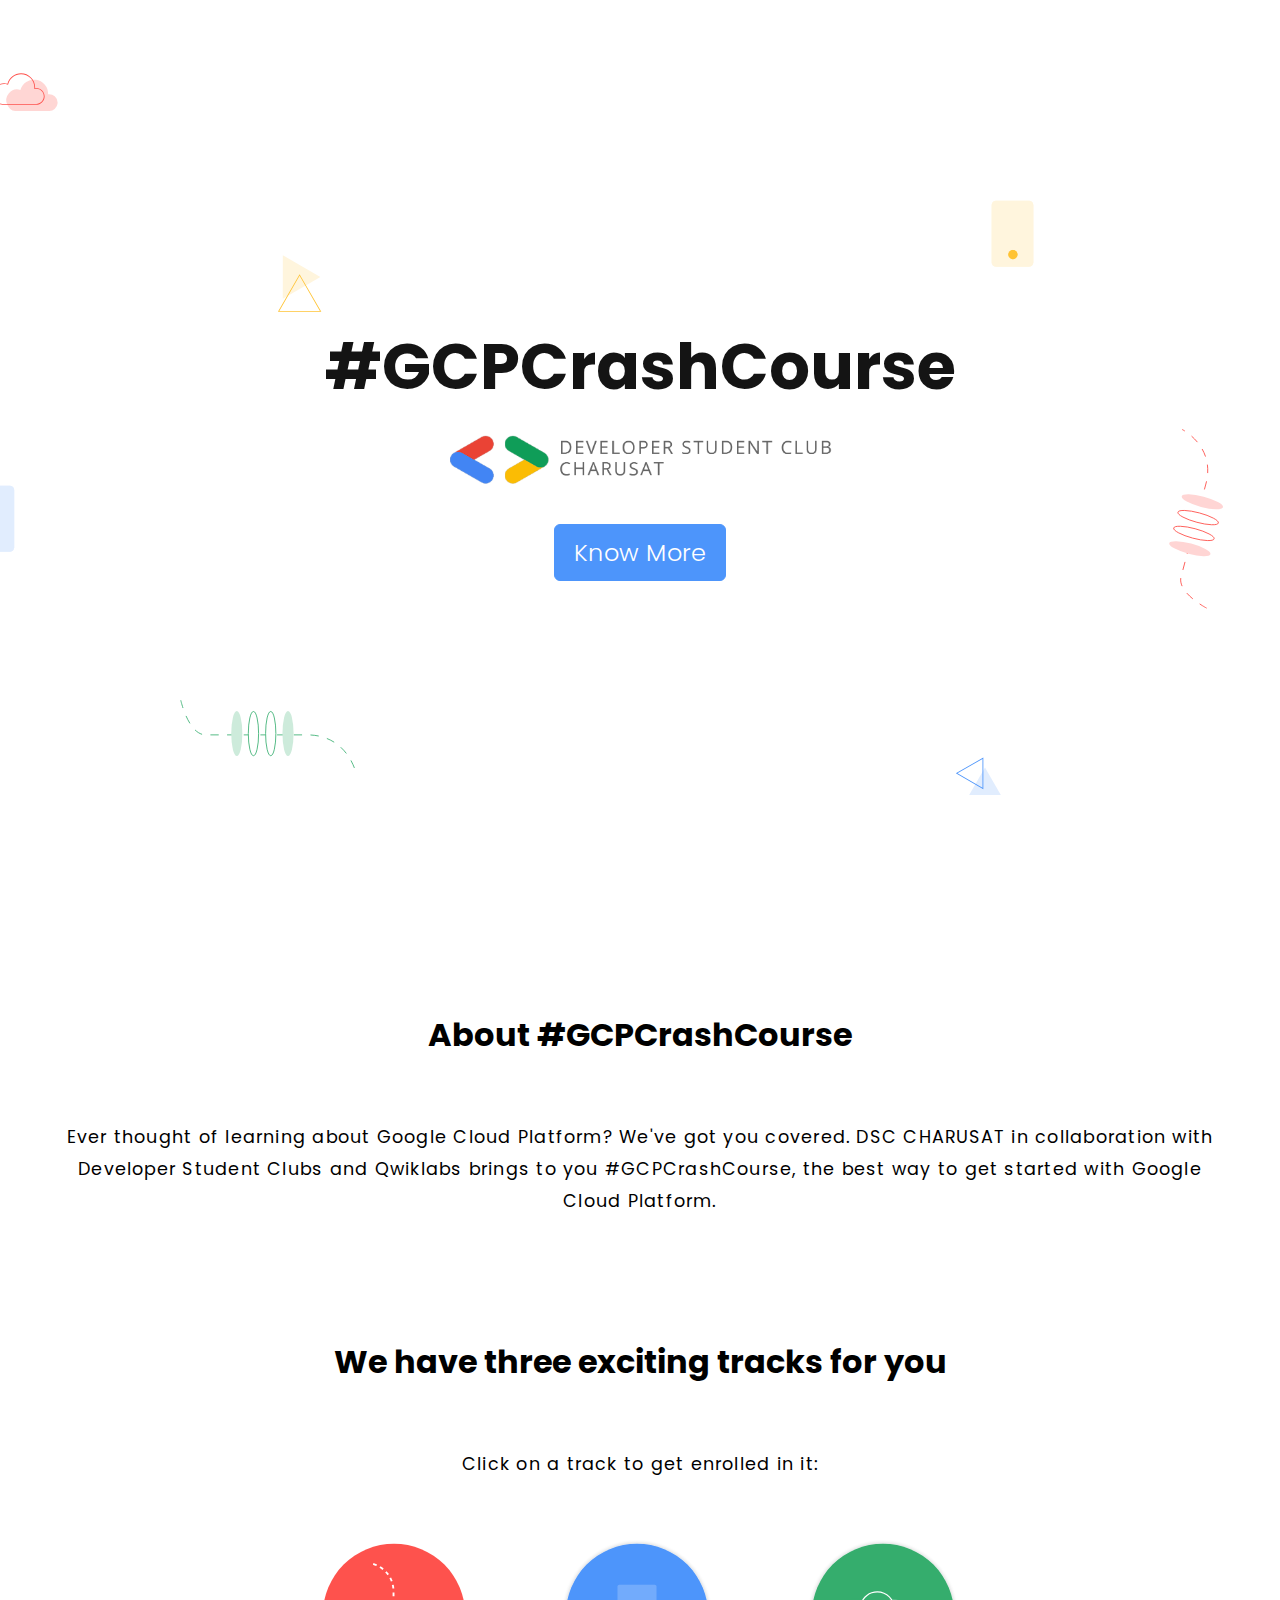
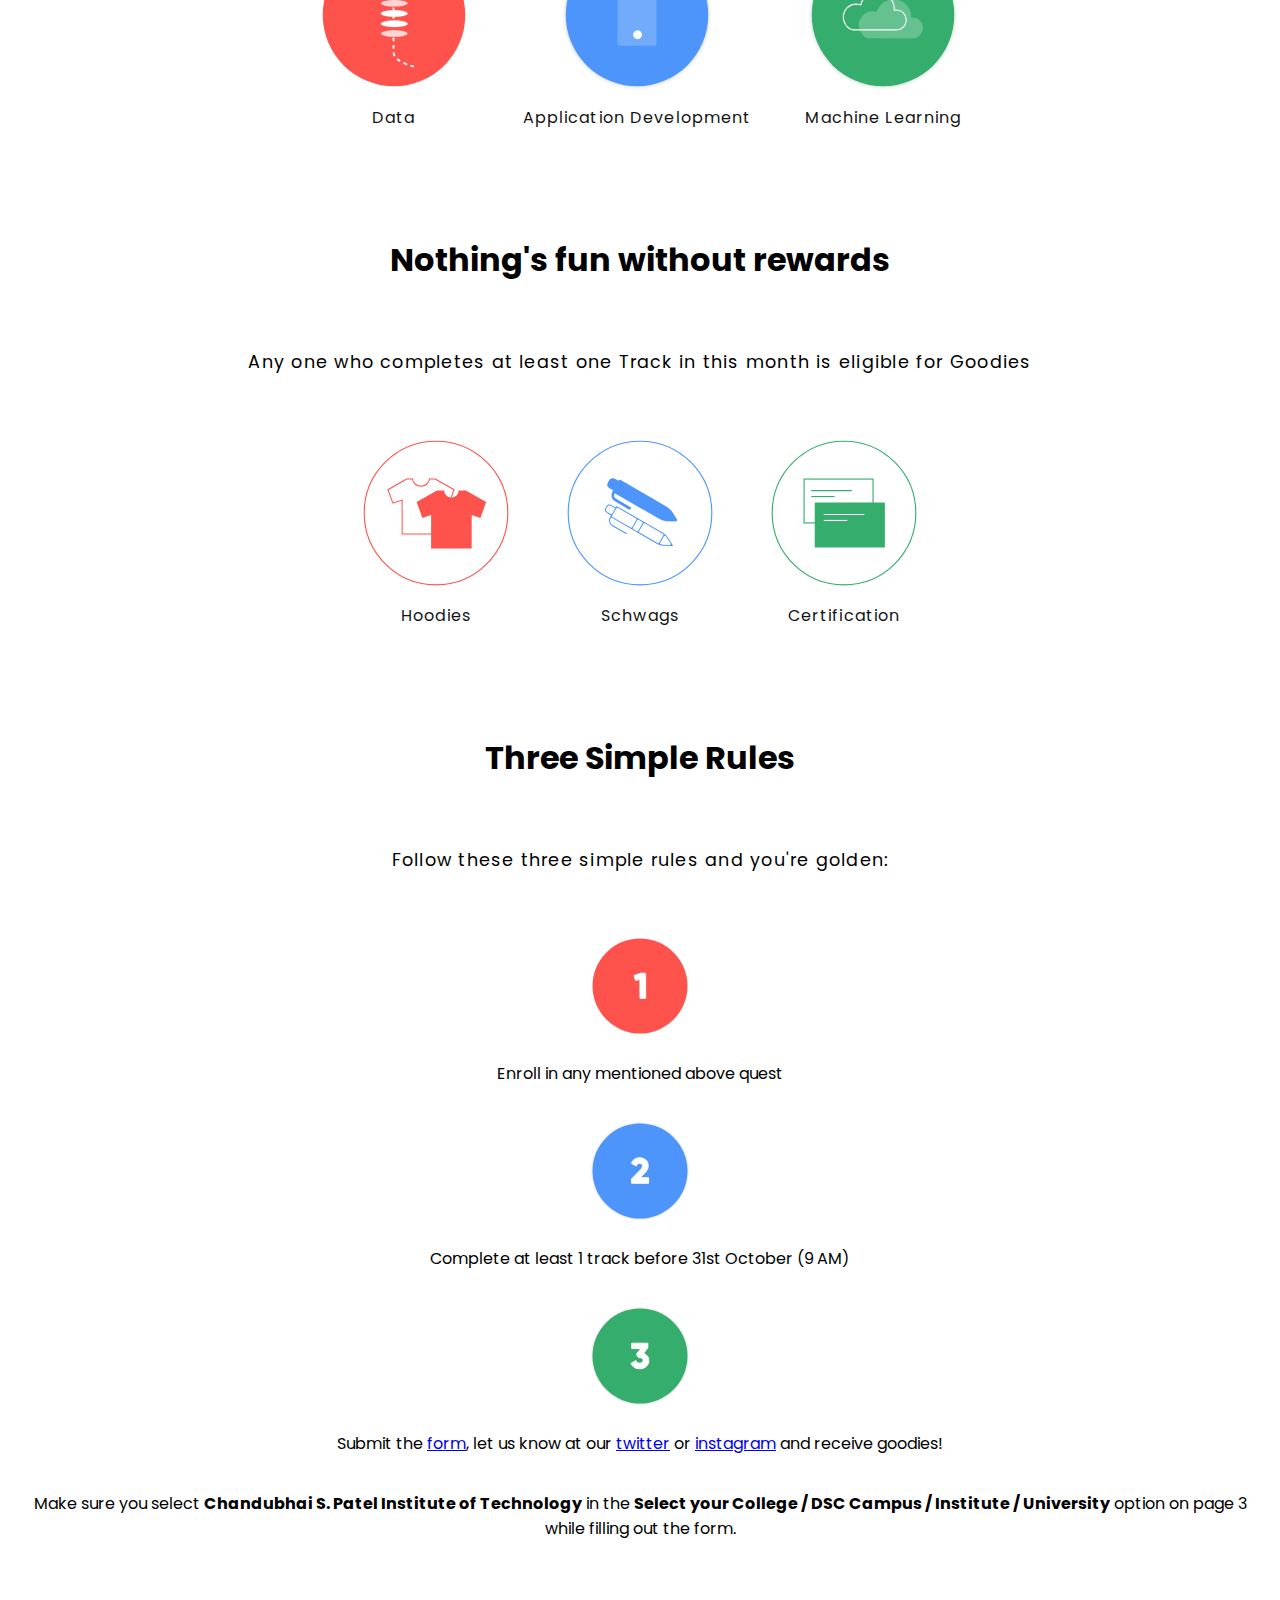
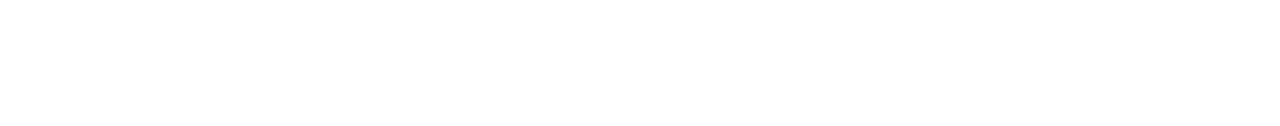
==== index.html @ 4f2a83f8 "initial commit" ====
<html lang="en">
<head>
    <meta charset="UTF-8">
    <meta name="viewport" content="width=device-width, initial-scale=1.0">
    <meta http-equiv="X-UA-Compatible" content="ie=edge">
    
    <!-- Title of the webpage -->
    <title>#GCPCrashCourse at DSC CHARUSAT</title>

    <!-- Favicon linking -->
    <link rel="apple-touch-icon" sizes="180x180" href="icons/favicons/apple-touch-icon.png">
    <link rel="icon" type="image/png" sizes="32x32" href="icons/favicons/favicon-32x32.png">
    <link rel="icon" type="image/png" sizes="16x16" href="icons/favicons/favicon-16x16.png">
    <link rel="manifest" href="icons/favicons/site.webmanifest">

    <!-- Linking Google Fonts -->
    <link href="https://fonts.googleapis.com/css?family=Poppins:400,800&display=swap" rel="stylesheet"> 

    <!-- Linking Jquery CDN -->
    <script src="https://ajax.googleapis.com/ajax/libs/jquery/3.4.1/jquery.min.js"></script>

    <!-- Linking CSS Files -->
    <link rel="stylesheet" href="css/index.css">

    <!-- Linking JS Files -->
    <script src="js/index.js"></script>

    <!-- Adding PWA Capabilities -->
    <link rel="manifest" href="manifest.json">

    <script>
        if('serviceWorker' in navigator) {
          navigator.serviceWorker.register('./sw.js')
            .then(function() {
                  console.log('Service Worker Registered');
            })
            .catch( () => {
                console.log("There was error registering service worker")
            })
        }
    </script>

</head>
<body>

    <!-- Tint -->
    <div class="tint"></div>

    <!-- Popup Modals for Tracks -->
    <div class="modal">

        <!-- Modal Top bar with close icon -->
        <div class="modal-top-bar">
            <div id="close-modal">Close</div>
        </div>

        <!-- Modal Data -->
        <div class="modal-main">

            <!-- Application Modal -->
            <div class="modal-main-app">
                <h1>App Track Quests</h1>
                
                <a href="http://bit.ly/charusatgcpcc19-app" target="_blank">
                    <div class="enroll-button">Enroll Now</div>
                </a>

                <h3>
                    <i>Remember to use the same account you used to enroll</i>
                </h3>

                <p>1. Baseline: Deploy & Develop <a href="https://www.qwiklabs.com/quests/37">Click to start</a> </p>
                
                <p>2. Website and Web Applications <a href="https://www.qwiklabs.com/quests/39">Click to start</a> </p>
                
                <p>3. Deploying Applications <a href="https://www.qwiklabs.com/quests/26">Click to start</a> </p>
                
                <p>4. Cloud Development <a href="https://www.qwiklabs.com/quests/67">Click to start</a> </p>
                
                <p>5. Exploring API’s <a href="https://www.qwiklabs.com/quests/54">Click to start</a> </p>
                
                <h3>
                    <i>Only after all 5 quests are complete is the track considered completed.</i>
                
                </h3>
            
            </div>

            <!-- Machine Learning Modal -->
            <div class="modal-main-ml">
               
                <h1>Machine Learning Track Quests</h1>
                
                <a href="http://bit.ly/charusatgcpcc19-data-ml" target="_blank">
                    <div class="enroll-button">Enroll Now</div>
                </a>

                <h3>
                    <i>Remember to use the same account you used to enroll</i>
                </h3>

                <p>1. Baseline: Data, ML, AI <a href="https://google.qwiklabs.com/quests/34">Click to start</a> </p>
                
                <p>2. Intro to ML: Image processing<a href="https://www.qwiklabs.com/quests/82">Click to start</a> </p>
                
                <p>3. BigQuery for Machine Learning<a href="https://www.qwiklabs.com/quests/71">Click to start</a> </p>
                
                <p>4. Intermediate ML: Tensorflow on GCP<a href="https://www.qwiklabs.com/quests/83">Click to start</a> </p>
                
                <p>5. Machine Learning API’s<a href="https://www.qwiklabs.com/quests/32">Click to start</a> </p>
                
                <h3>
                    <i>Only after all 5 quests are complete is the track considered completed.</i>
                
                </h3>
            
            </div>

            <!-- Data Modal -->
            <div class="modal-main-data">
                
                <h1>Data Track Quests</h1>
                
                <a href="http://bit.ly/charusatgcpcc19-data-ml" target="_blank">
                    <div class="enroll-button">Enroll Now</div>
                </a>

                <h3>
                    <i>Remember to use the same account you used to enroll</i>
                </h3>

                <p>1. Baseline: Data, ML, AI <a href="https://google.qwiklabs.com/quests/34">Click to start</a> </p>
                
                <p>2. BigQuery for Data Analysis<a href="https://www.qwiklabs.com/quests/55">Click to start</a> </p>
                
                <p>3. Scientific Data Processing<a href="https://google.qwiklabs.com/quests/28">Click to start</a> </p>
                
                <p>4. Data engineering <a href="https://www.qwiklabs.com/quests/25">Click to start</a> </p>
                
                <p>5. Data Science on Google Cloud Platform <a href="https://www.qwiklabs.com/quests/43">Click to start</a> </p>
                
                <h3>
                    <i>Only after all 5 quests are complete is the track considered completed.</i>
                
                </h3>
            
            </div>
            
        </div>

    </div>

    <!-- Landing section -->
    <div class="main">

        <div class="main-content-holder">

            <!-- Heading -->
            <h1>#GCPCrashCourse</h1>

            <!-- DSC Logo -->
            <div class="dsc-logo"></div>

            <!-- Know More Button -->
            <div class="know-more-button">Know More</div>

        </div>

    </div>

    <!-- About Section -->

    <div class="main-about">

        <!-- About Section -->
        <div style="padding-bottom: 40px;">

            <!-- About Section Heading -->
            <h1>About #GCPCrashCourse</h1>

            <!-- About Section Paragraph -->
            <p>Ever thought of learning about Google Cloud Platform? We've got you covered. DSC CHARUSAT in collaboration with Developer Student Clubs and Qwiklabs brings to you #GCPCrashCourse, the best way to get started with Google Cloud Platform.</p>
            
        </div>

         <!-- Tracks Section -->
        <div style="padding-bottom: 60px;">

            <!-- Tracks Section Heading -->
            <h1>We have three exciting tracks for you</h1>

            <!-- Tracks Section Pargraph -->
            <p>Click on a track to get enrolled in it:</p>

            <!-- Tracks Section Icons -->
            <div class="main-about-icon">
                
                <div class="icon-holder">
                    <div class="icon data"></div>
                    <div class="icon-text">Data</div>
                </div>

                <div class="icon-holder">
                    <div class="icon android"></div>
                    <div class="icon-text">Application Development</div>
                </div>

                <div class="icon-holder">
                    <div class="icon ml"></div>
                    <div class="icon-text">Machine Learning</div>
                </div>

            </div>
            
        </div>
        
        <!-- Rewards section -->
        <div style="padding-bottom: 60px;">

            <!-- Rewards Section Heading -->
            <h1>Nothing's fun without rewards</h1>

            <!-- Rewards Section Pargraph -->
            <p>Any one who completes at least one Track in this month is eligible for Goodies</p>

            <!-- Rewards Section Icons -->
            <div class="main-about-icon">
                
                <div class="icon-holder-two">
                    <div class="icon hoodie"></div>
                    <div class="icon-text">Hoodies</div>
                </div>

                <div class="icon-holder-two">
                    <div class="icon pen"></div>
                    <div class="icon-text">Schwags</div>
                </div>

                <div class="icon-holder-two">
                    <div class="icon certificate"></div>
                    <div class="icon-text">Certification</div>
                </div>

            </div>
            
        </div>

        <!-- Steps section -->
        <div style="padding-bottom: 60px;">

            <!-- Steps Section Heading -->
            <h1>Three Simple Rules</h1>

            <!-- Steps Section Pargraph -->
            <p>Follow these three simple rules and you're golden:</p>

            <!-- Steps Section Icons -->
            <div class="main-about-icon">
                
                <div class="icon-holder-three">
                    <div class="icon-two step-one"></div>
                    <div class="icon-text-two">Enroll in any mentioned above quest</div>
                </div>

                <div class="icon-holder-three">
                    <div class="icon-two step-two"></div>
                    <div class="icon-text-two">Complete at least 1 track before 31st October (9 AM)</div>
                </div>

                <div class="icon-holder-three">
                    <div class="icon-two step-three"></div>
                    <div class="icon-text-two">Submit the <a href="http://bit.ly/charusatgcpcc19-report" target="_blank">form</a>, let us know at our <a href="https://twitter.com/DSC_Charusat" target="_blank">twitter</a> or <a href="https://instagram.com/dsc.charusat" target="_blank">instagram</a> and receive goodies!</div>
                </div>

                <div class="icon-holder-three">
                    <div class="icon-text-two">Make sure you select <strong>Chandubhai S. Patel Institute of Technology</strong> in the <strong>Select your College / DSC Campus / Institute / University</strong> option on page 3 while filling out the form.</div>
                </div>

            </div>
            
        </div>

    </div>


</body>
</html>
---- css/index.css ----
html{
    scroll-behavior: smooth;
}

body{
    padding: 0px;
    margin: 0px;
    background: #ffffff;
    font-family: 'Poppins', sans-serif;
}

.main{
    height: 100vh;
    width: 100%;
    background: url('../images/Background.svg') center center no-repeat fixed;
    background-size: auto 100%;
    position: absolute;
    top: 0px;
    left: 0px;
}

.main-content-holder{
    height: auto;
    width: 100%;
    position: relative;
    top: 50%;
    left: 50%;
    -webkit-transform: translate(-50%,-50%);
    -moz-transform: translate(-50%,-50%);
    -ms-transform: translate(-50%,-50%);
    -o-transform: translate(-50%,-50%);
    transform: translate(-50%,-50%);
}

.main-content-holder h1{
    font-size: 4em;
    text-align: center;
    color: #141414;
    font-weight: 700;
    margin-top: 0px;
    margin-bottom:0px;
}

.dsc-logo{
    height: 10%;
    width: 30%;
    background: url('../images/FullTextLogo.png') center center no-repeat;
    background-size:100% auto;
    margin: auto auto;
}

.know-more-button{
    background: #4D95FB;
    color: #ffffff;
    font-size: 24px;
    font-weight: 300;
    width: 150px;
    text-align: center;
    padding: 10px;
    border-radius: 6px;
    margin:auto auto;
    margin-top: 20px;
    cursor: pointer;
    border: 1px solid #4D95FB;
    transition: all .3s ease;
}

.know-more-button:hover{
    background: #ffffff;
    color: #4D95FB;
}

.enroll-button{
    background: #4D95FB;
    color: #ffffff;
    font-size: 24px;
    font-weight: 300;
    width: 150px;
    text-align: center;
    padding: 10px;
    border-radius: 6px;
    margin:auto auto;
    margin-top: 20px;
    cursor: pointer;
    border: 1px solid #4D95FB;
    transition: all .3s ease;
}

.enroll-button:hover{
    background: #ffffff;
    color: #4D95FB;
}

.main-about{
    width: 100%;
    height: auto;
    padding-top: 10vh;
    padding-bottom: 10vh;
    position: absolute;
    top: 100vh;
}

.main-about h1{
    text-align:center;
    font-size: 2em;
}

.main-about p{
    padding-top: 40px;
    padding-bottom: 60px;
    text-align: center;
    width: 90%;
    max-width: 1200px;
    font-size: 1.1em;
    letter-spacing: 0.07em;
    line-height: 2rem;
    margin:auto auto;
}

.main-about-icon{
    text-align: center;
}

.icon-holder{
    height: auto;
    width: auto;
    display: inline-block;
    margin-left: 25px;
    margin-right: 25px;
    margin-bottom: 25px;
    cursor: pointer;
}

.icon-holder-two{
    height: auto;
    width: auto;
    display: inline-block;
    margin-left: 25px;
    margin-right: 25px;
    margin-bottom: 25px;
}

.icon{
    height: 150px;
    width: 150px;
    border-radius: 50%;
    transform: scale(1);
    transition: .3s ease;
    margin:auto auto;
}

.icon:hover{
    transform: scale(1.1);
}

.icon-text{
    font-size: 1em;
    color: #141414;
    text-align: center;
    letter-spacing: 0.07em;
    margin-top: 15px;
}

.icon-holder-three{
    height: auto;
    width: auto;
    margin-left: 25px;
    margin-right: 25px;
    margin-bottom: 35px;
}

.icon-two{
    height: 100px;
    width: 100px;
    border-radius: 50%;
    transform: scale(1);
    transition: .3s ease;
    margin:auto auto;
    margin-bottom: 25px;
}

.icon-two:hover{
    transform: scale(1.1);
}

.icon-text{
    font-size: 1em;
    color: #141414;
    text-align: center;
    letter-spacing: 0.07em;
    margin-top: 15px;
}

.hoodie{
    background: url('../images/Hoodie.svg') center center;
    background-size: cover;
}

.pen{
    background: url('../images/Pen.svg') center center;
    background-size: cover;
}

.certificate{
    background: url('../images/Certification.svg') center center;
    background-size: cover;
}

.data{
    background: url('../images/Data.svg') center center;
    background-size: cover;
}

.android{
    background: url('../images/Android.svg') center center;
    background-size: cover;
}

.ml{
    background: url('../images/ML.svg') center center;
    background-size: cover;
}

.step-one{
    background: url('../images/StepOne.svg') center center;
    background-size: cover;
}

.step-two{
    background: url('../images/StepTwo.svg') center center;
    background-size: cover;
}

.step-three{
    background: url('../images/StepThree.svg') center center;
    background-size: cover;
}

.modal{
    height: auto;
    width: 80%;
    position: fixed;
    top: 50%;
    left: 50%;
    transform: translate(-50%,-50%);
    z-index: 99;
    background:url('../images/Background.svg') center center;
    background-size: cover;
    border-radius: 6px;
    overflow: scroll;
    max-width: 1000px;
    max-height: 800px;
    padding-left: 5%;
    padding-right: 5%;
    padding-top: 5vh;
    padding-bottom: 5vh;

}

.modal-top-bar{
    height: 15%;
    width: 100%;
    text-align: right;
}

.modal-main a:focus{
    color: #4D95FB;
    text-decoration:none;
    font-weight:400;
}

.modal-main a{
    color: #4D95FB;
    text-decoration:none;
    font-weight:700;
    margin-left: 15px;
}

.modal-main p{
    letter-spacing: 0.07em;
}

.modal-main .enroll-button{
    margin: 0px;
}

.tint{
    height: 100vh;
    width: 100%;
    background: #141414;
    opacity: 0.8;
    position: fixed;
    top: 0px;
    left: 0px;
    z-index: 98;
}

#close-modal{
    color: #141414;
    font-weight: 700;
    text-decoration: underline;
    cursor: pointer;
    font-size: 1.5em;
}

.modal{
    display: none;
}

.tint{
    display: none;
}

.modal-main-app{
    display: none;
}

.modal-main-ml{
    display: none;
}

.modal-main-data{
    display: none;
}


/* Media Queries */

@media only screen and (max-width:920px){
    .main{
        background: url('../images/BackgroundPhone.svg') center center no-repeat fixed;
        background-size: cover;
    }

    .main-content-holder h1{
        font-size: 2em;
    }

}

@media only screen and (max-width:740px){
    .dsc-logo{
        width: 70%;
    }

    .main-about h1{
        font-size: 1.5em;
        width: 90%;
        margin:auto auto;
    }

    .main-about p{
        font-size: 0.8em;
        line-height: 1.5rem;
    }

    .modal-main p{
        font-size: 0.65em;
    }

    .modal-main h3{
        font-size: 0.9em;
    }

    .modal-main h1{
        font-size: 1.2em;
    }

    #close-modal{
        font-size: 1em;
    }

    .enroll-button{
        background: #4D95FB;
        color: #ffffff;
        font-size: 18px;
        font-weight: 300;
        width: 120px;
        text-align: center;
        padding: 10px;
        border-radius: 6px;
        margin:auto auto;
        margin-top: 20px;
        cursor: pointer;
        border: 1px solid #4D95FB;
    }
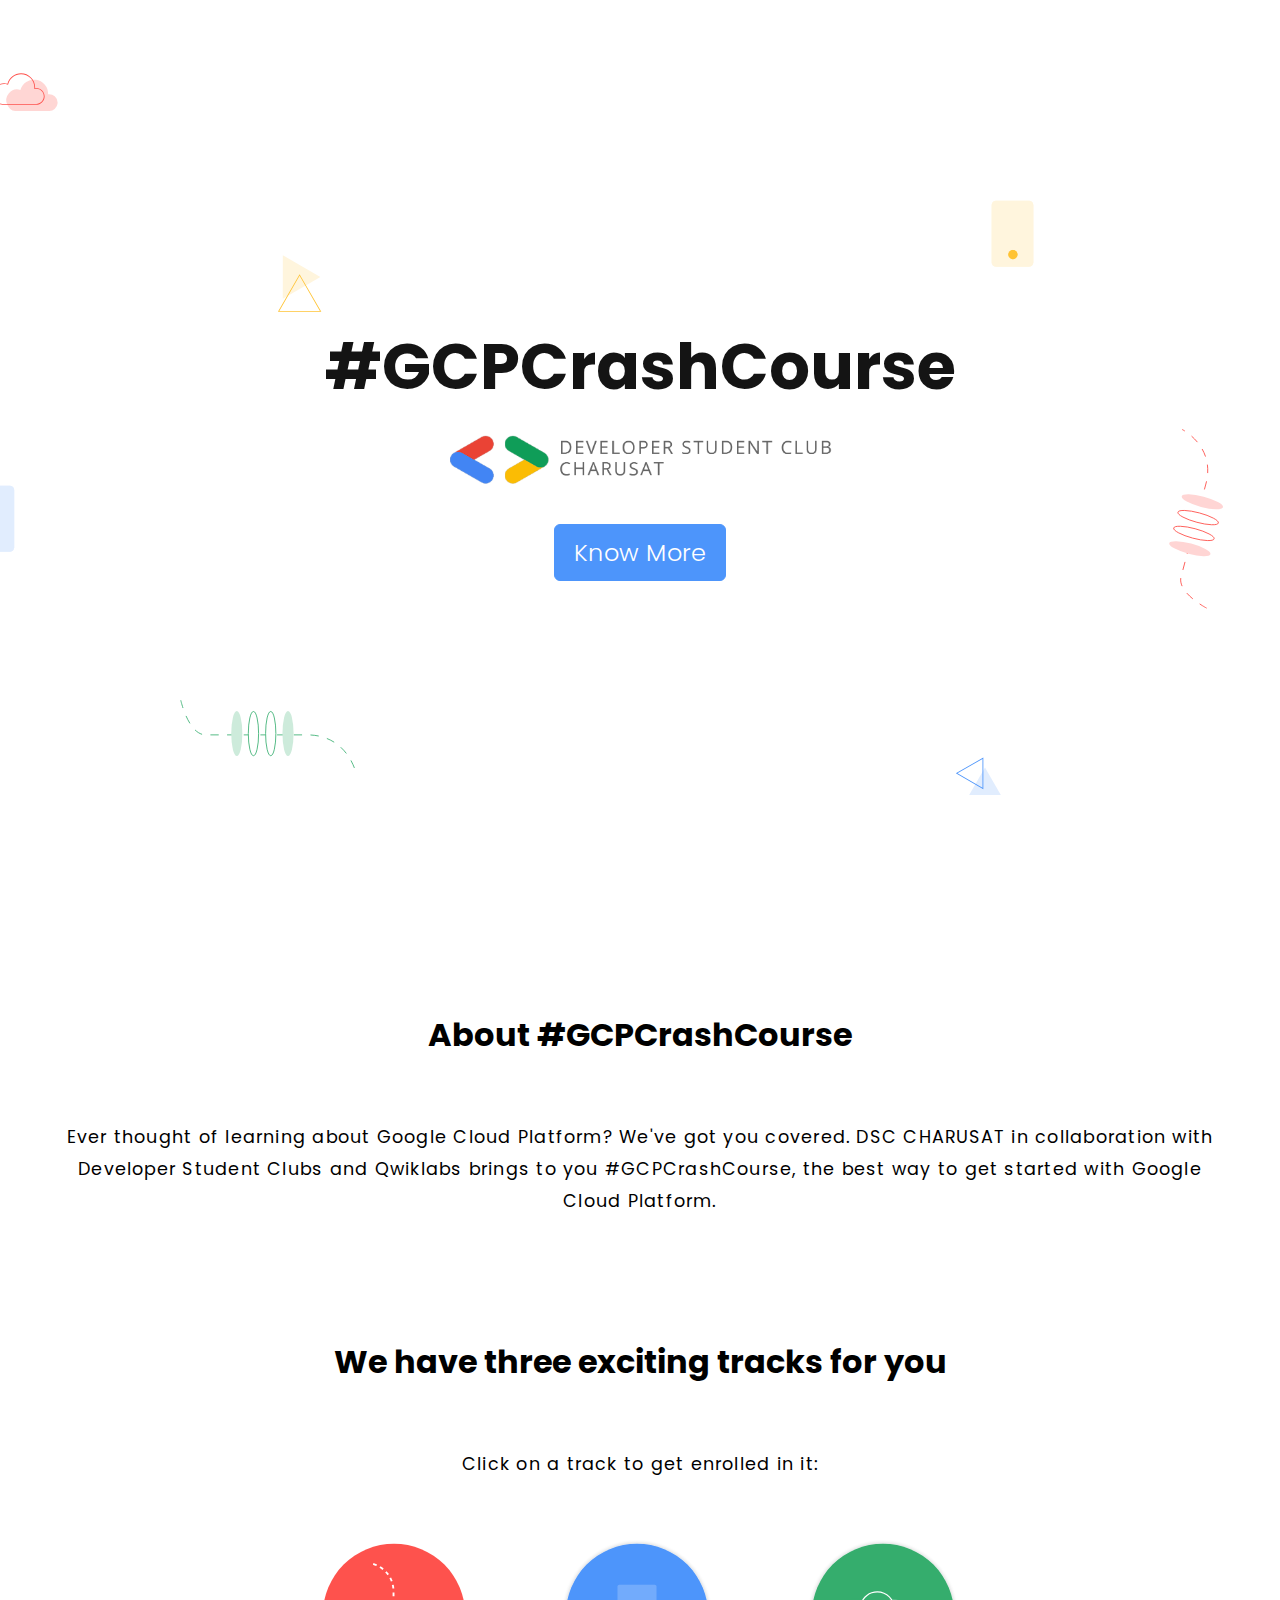
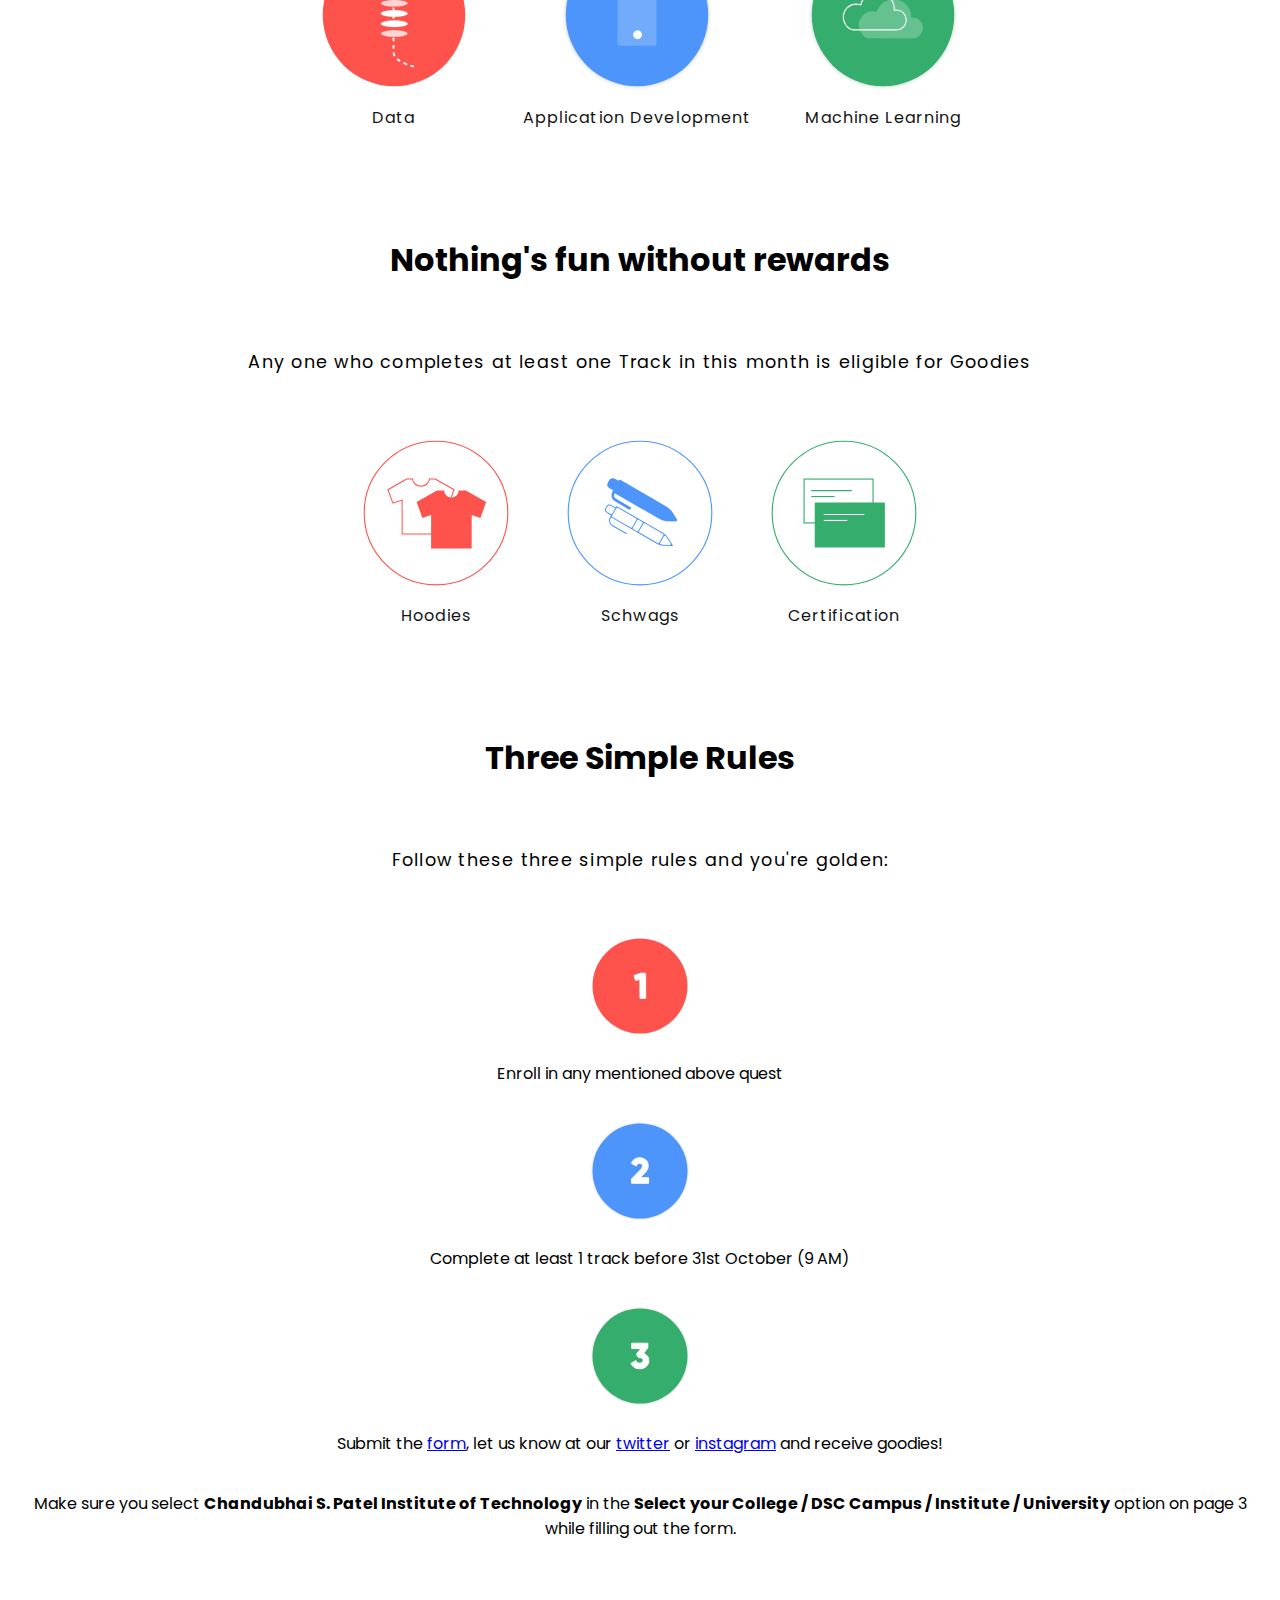
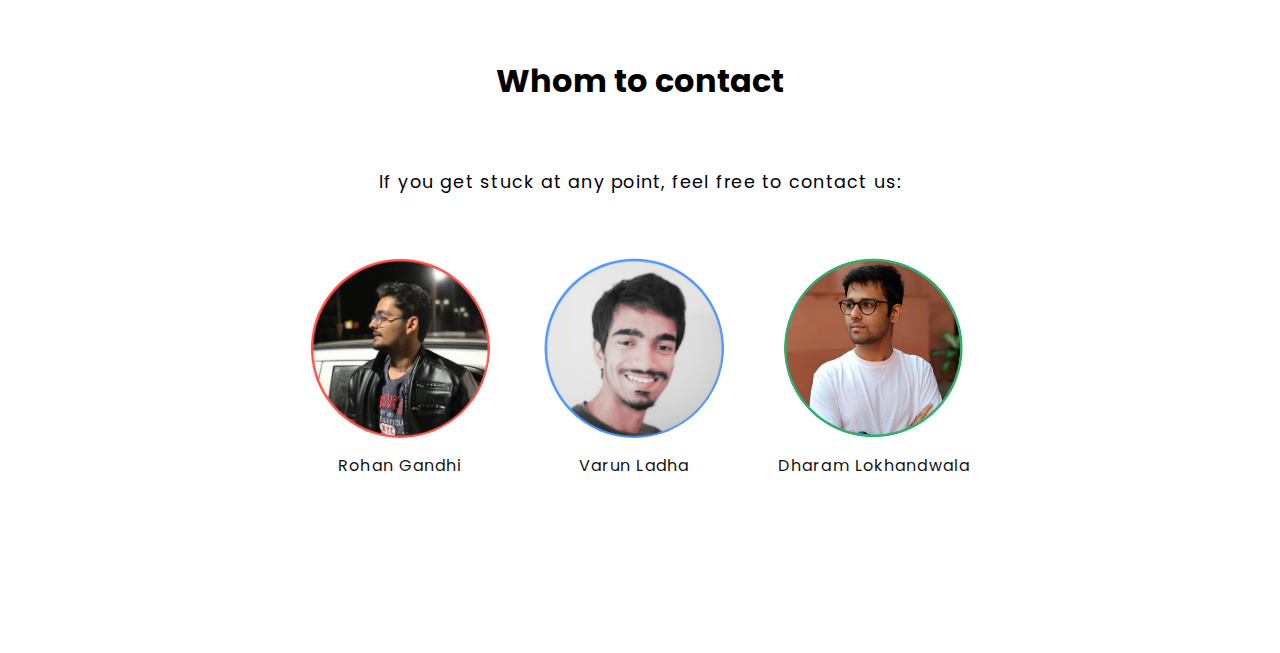
==== commit 9b3ad437: "contact people info" ====
--- a/index.html
+++ b/index.html
@@ -280,6 +280,38 @@
             
         </div>
 
+        <!-- Rewards section -->
+        <div style="padding-bottom: 60px;">
+
+            <!-- Rewards Section Heading -->
+            <h1>Whom to contact</h1>
+
+            <!-- Rewards Section Pargraph -->
+            <p>If you get stuck at any point, feel free to contact us:</p>
+
+            <!-- Rewards Section Icons -->
+            <div class="main-about-icon">
+                
+                <div class="icon-holder-two">
+                    <div class="team rohan"></div>
+                    <div class="icon-text">Rohan Gandhi</div>
+                </div>
+
+                <div class="icon-holder-two">
+                    <div class="team varun"></div>
+                    <div class="icon-text">Varun Ladha</div>
+                </div>
+
+                <div class="icon-holder-two">
+                    <div class="team dharam"></div>
+                    <div class="icon-text">Dharam Lokhandwala</div>
+                </div>
+
+            </div>
+            
+        </div>
+
+
     </div>
 
 
--- a/css/index.css
+++ b/css/index.css
@@ -189,6 +189,35 @@
     text-align: center;
     letter-spacing: 0.07em;
     margin-top: 15px;
+}
+
+.team{
+    height: 180px;
+    width: 180px;
+    border-radius: 50%;
+    transform: scale(1);
+    transition: .3s ease;
+    margin:auto auto;
+}
+
+.team:hover{
+    transform: scale(1.1);
+}
+
+
+.dharam{
+    background: url('../images/dharam.png') center center;
+    background-size: cover;
+}
+
+.varun{
+    background: url('../images/varun.png') center center;
+    background-size: cover;
+}
+
+.rohan{
+    background: url('../images/rohan.png') center center;
+    background-size: cover;
 }
 
 .hoodie{
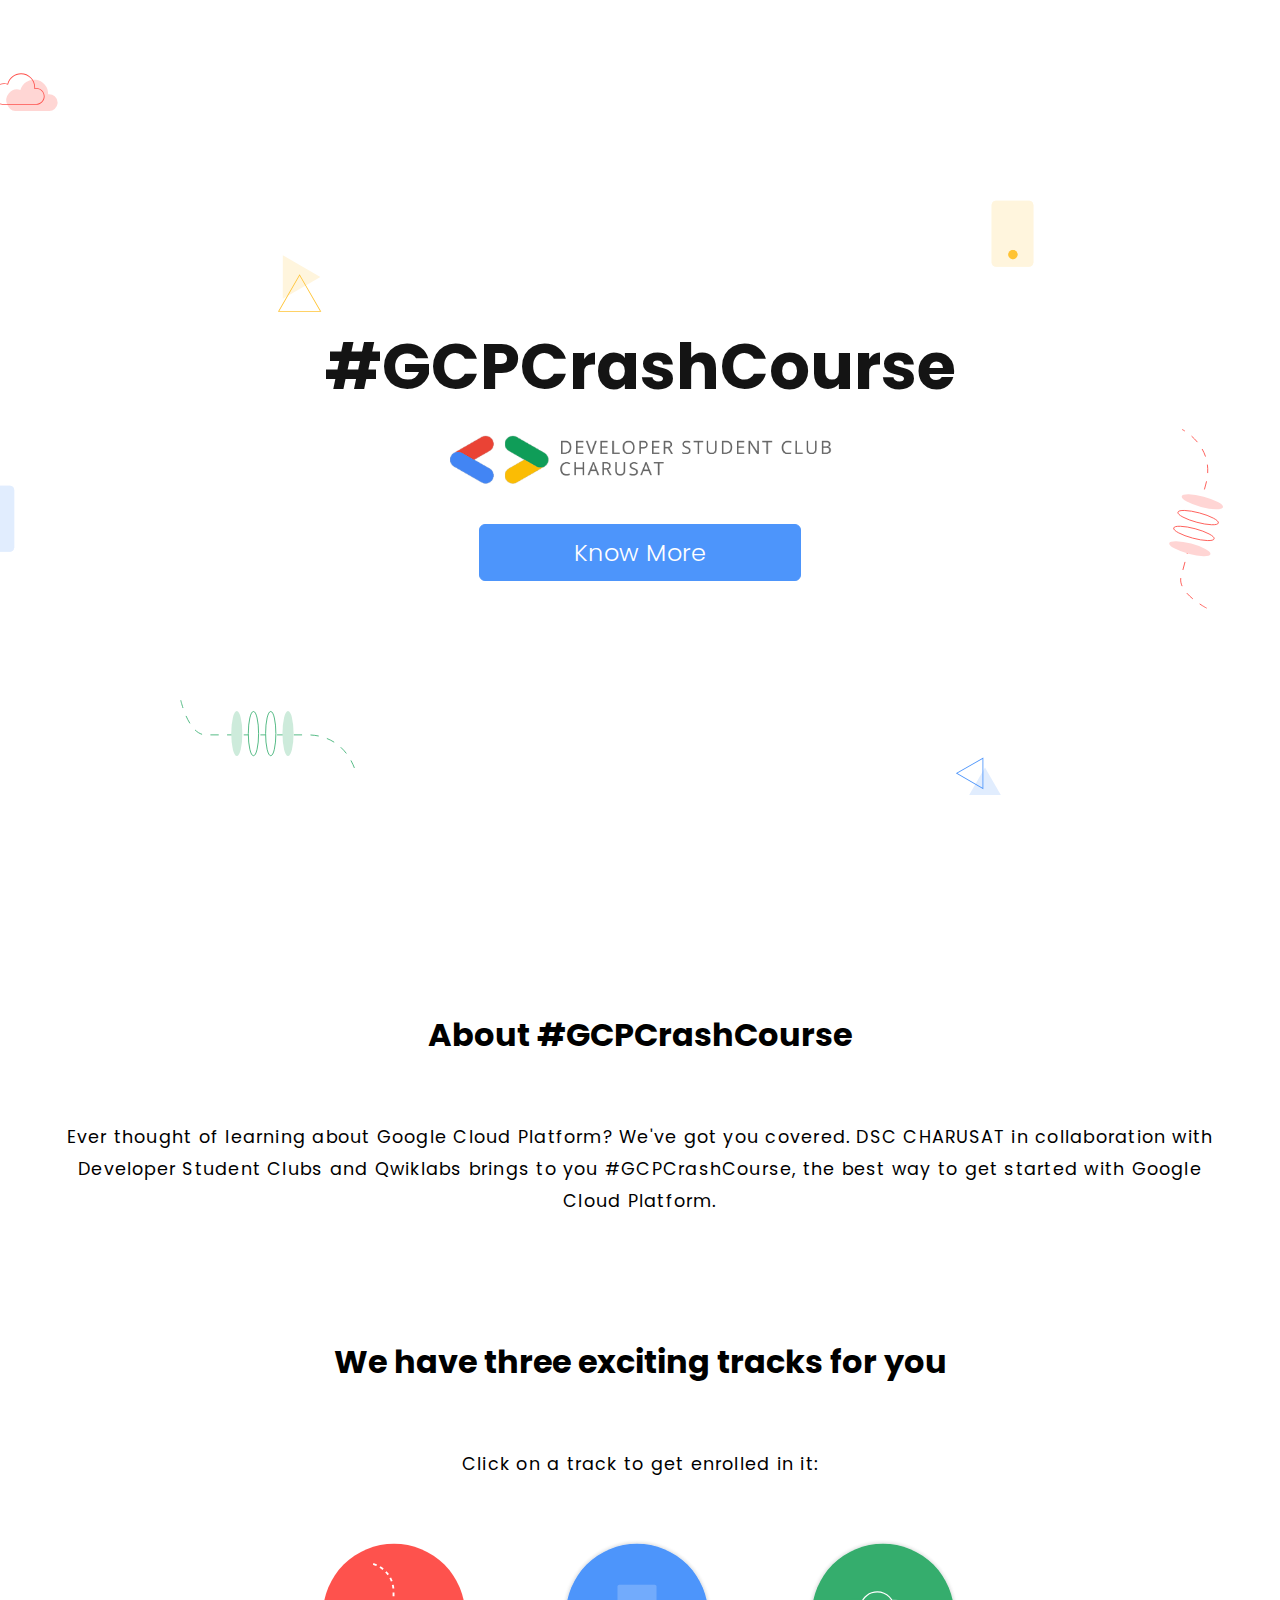
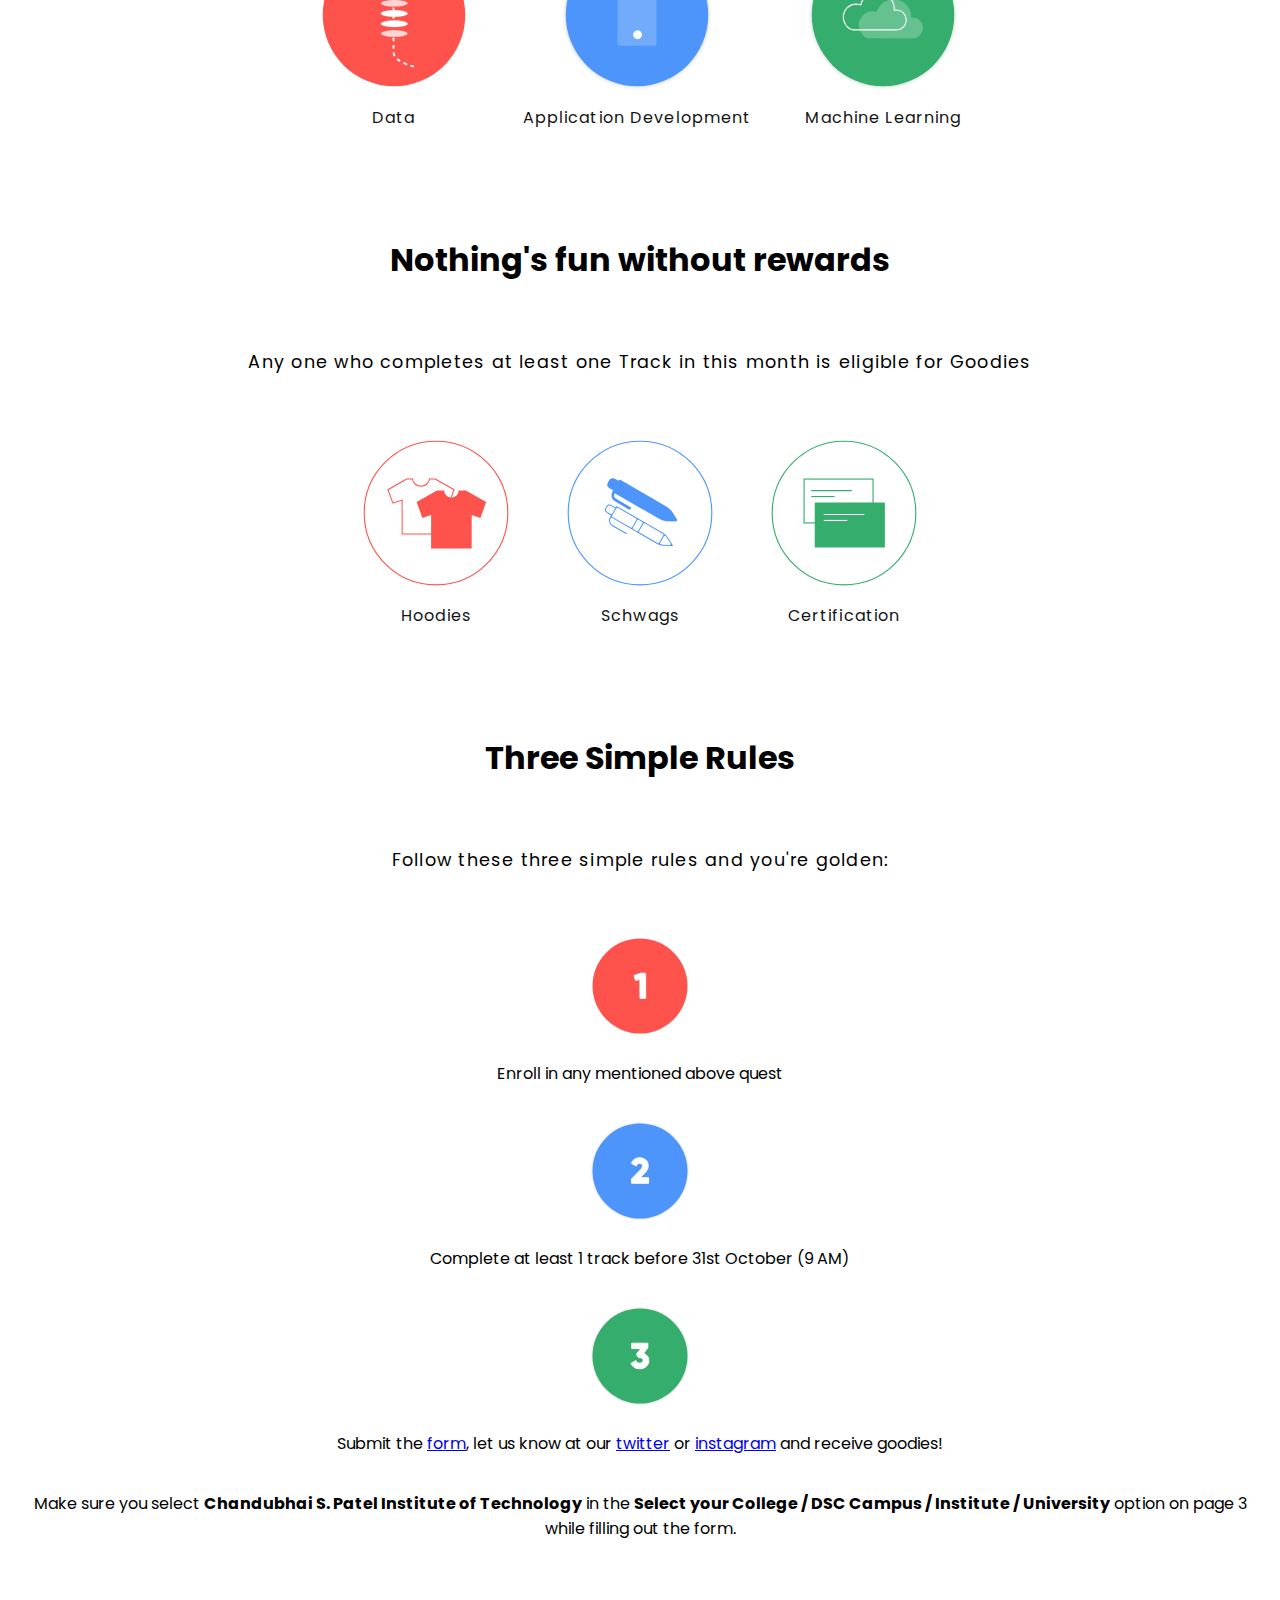
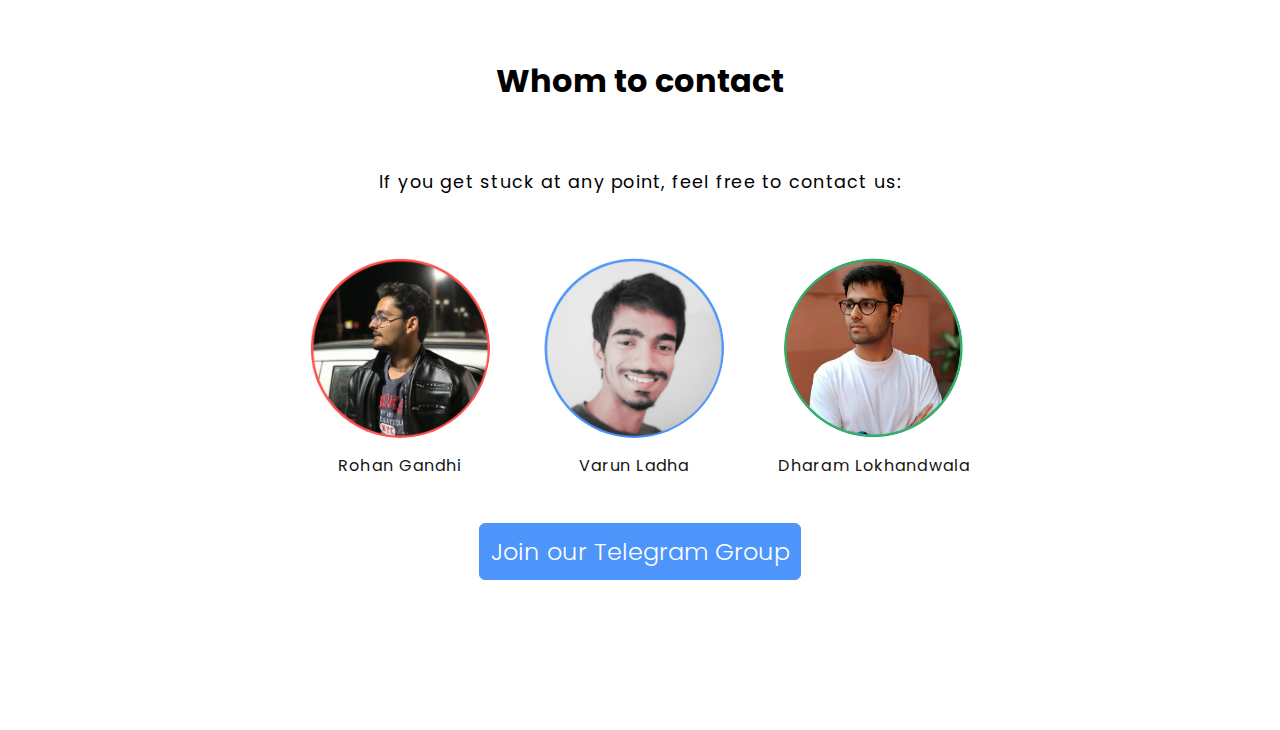
==== commit 12f35042: "group link" ====
--- a/index.html
+++ b/index.html
@@ -286,10 +286,10 @@
             <!-- Rewards Section Heading -->
             <h1>Whom to contact</h1>
 
-            <!-- Rewards Section Pargraph -->
+            <!-- Contact Section Pargraph -->
             <p>If you get stuck at any point, feel free to contact us:</p>
 
-            <!-- Rewards Section Icons -->
+            <!-- Contact Section Icons -->
             <div class="main-about-icon">
                 
                 <div class="icon-holder-two">
@@ -308,6 +308,10 @@
                 </div>
 
             </div>
+
+            
+            <!-- Join Group Button -->
+            <a href="https://t.me/joinchat/OGEx1Rc_f4mPz-g7jTmIqw" class="group-link"><div class="join-group-button">Join our Telegram Group</div></a>
             
         </div>
 
--- a/css/index.css
+++ b/css/index.css
@@ -54,7 +54,7 @@
     color: #ffffff;
     font-size: 24px;
     font-weight: 300;
-    width: 150px;
+    width: 300px;
     text-align: center;
     padding: 10px;
     border-radius: 6px;
@@ -204,6 +204,9 @@
     transform: scale(1.1);
 }
 
+.group-link{
+    text-decoration: none;
+}
 
 .dharam{
     background: url('../images/dharam.png') center center;
@@ -350,6 +353,28 @@
 
 .modal-main-data{
     display: none;
+}
+
+.join-group-button{
+    background: #4D95FB url('../images/telegram_regular.svg') no-repeat top left;
+    color: #ffffff;
+    font-size: 24px;
+    font-weight: 300;
+    width: 300px;
+    text-align: center;
+    padding: 10px;
+    border-radius: 6px;
+    margin:auto auto;
+    margin-top: 20px;
+    cursor: pointer;
+    border: 1px solid #4D95FB;
+    transition: all .3s ease;
+}
+
+.join-group-button:hover{
+    background: #4D95FB url('../images/telegram_white.svg') no-repeat top left;
+    background: #ffffff;
+    color: #4D95FB;
 }
 
 
@@ -412,4 +437,6 @@
         margin-top: 20px;
         cursor: pointer;
         border: 1px solid #4D95FB;
-    }+    }
+
+}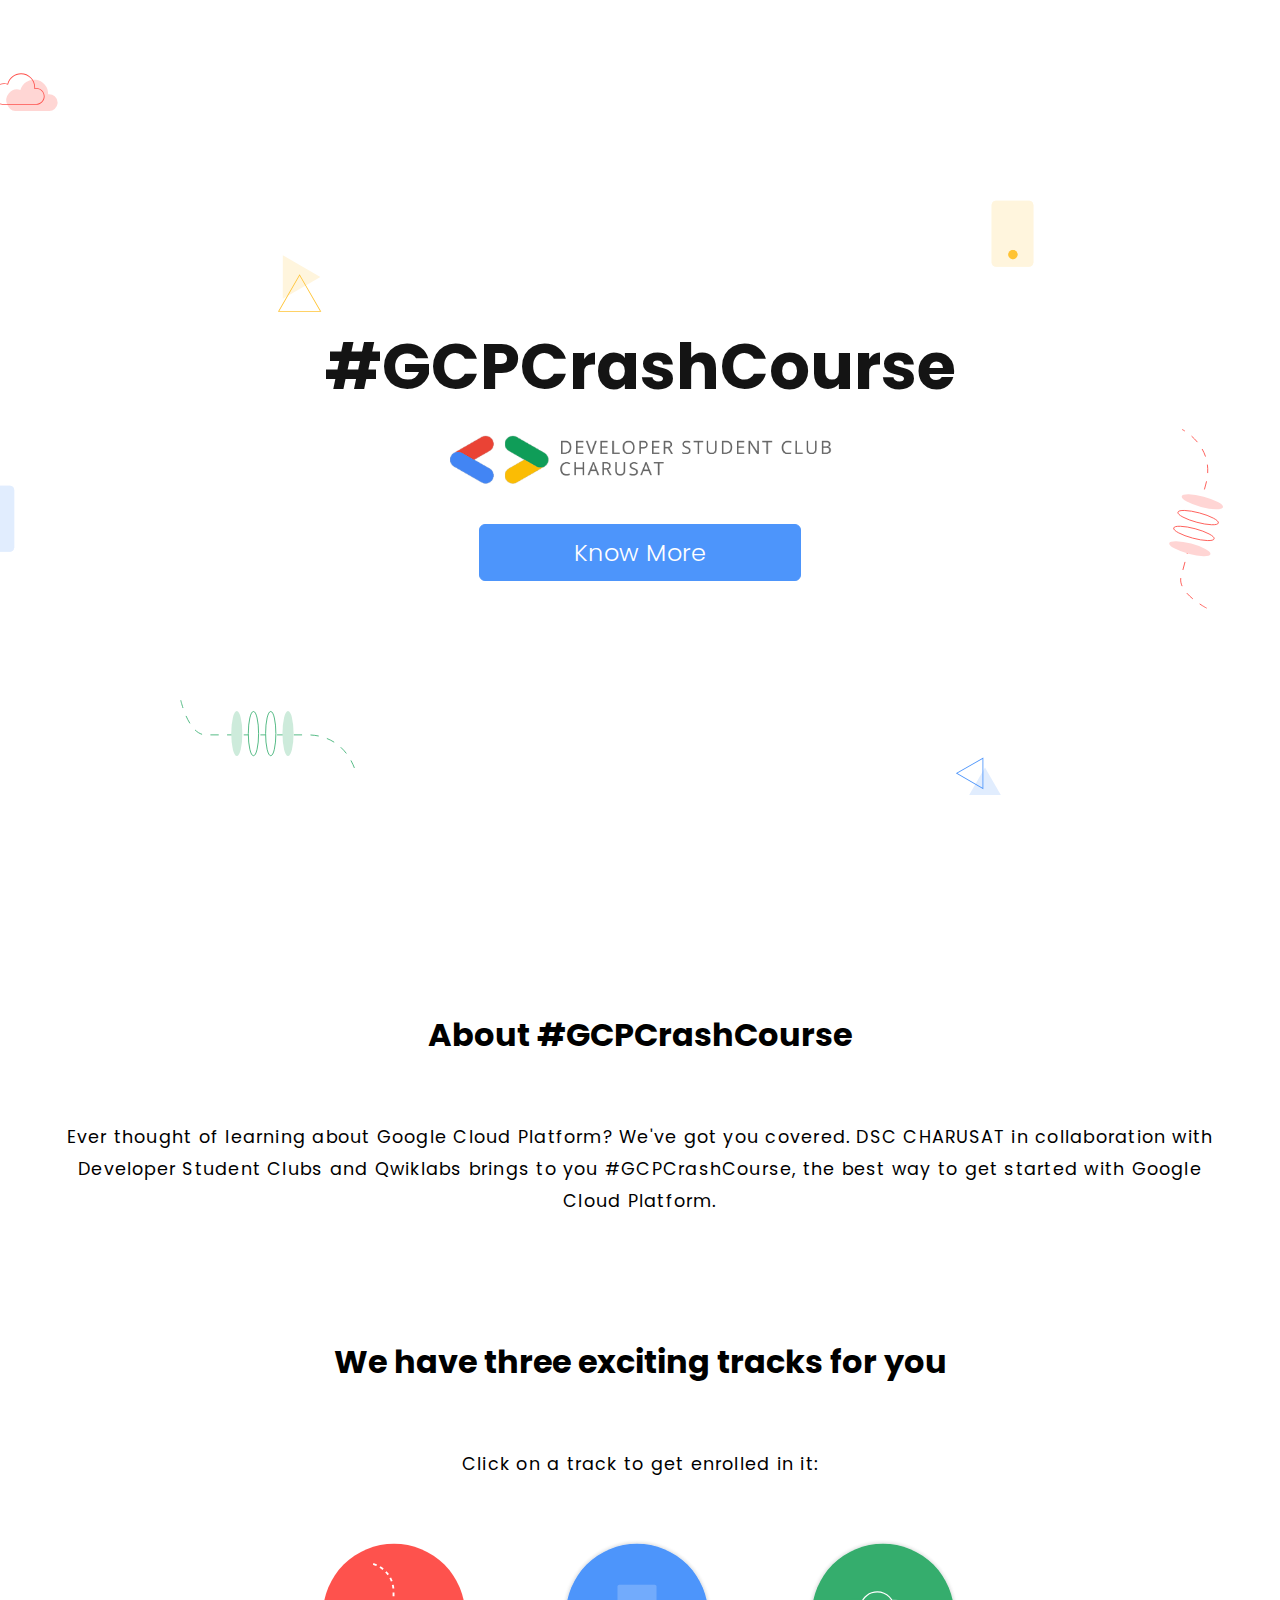
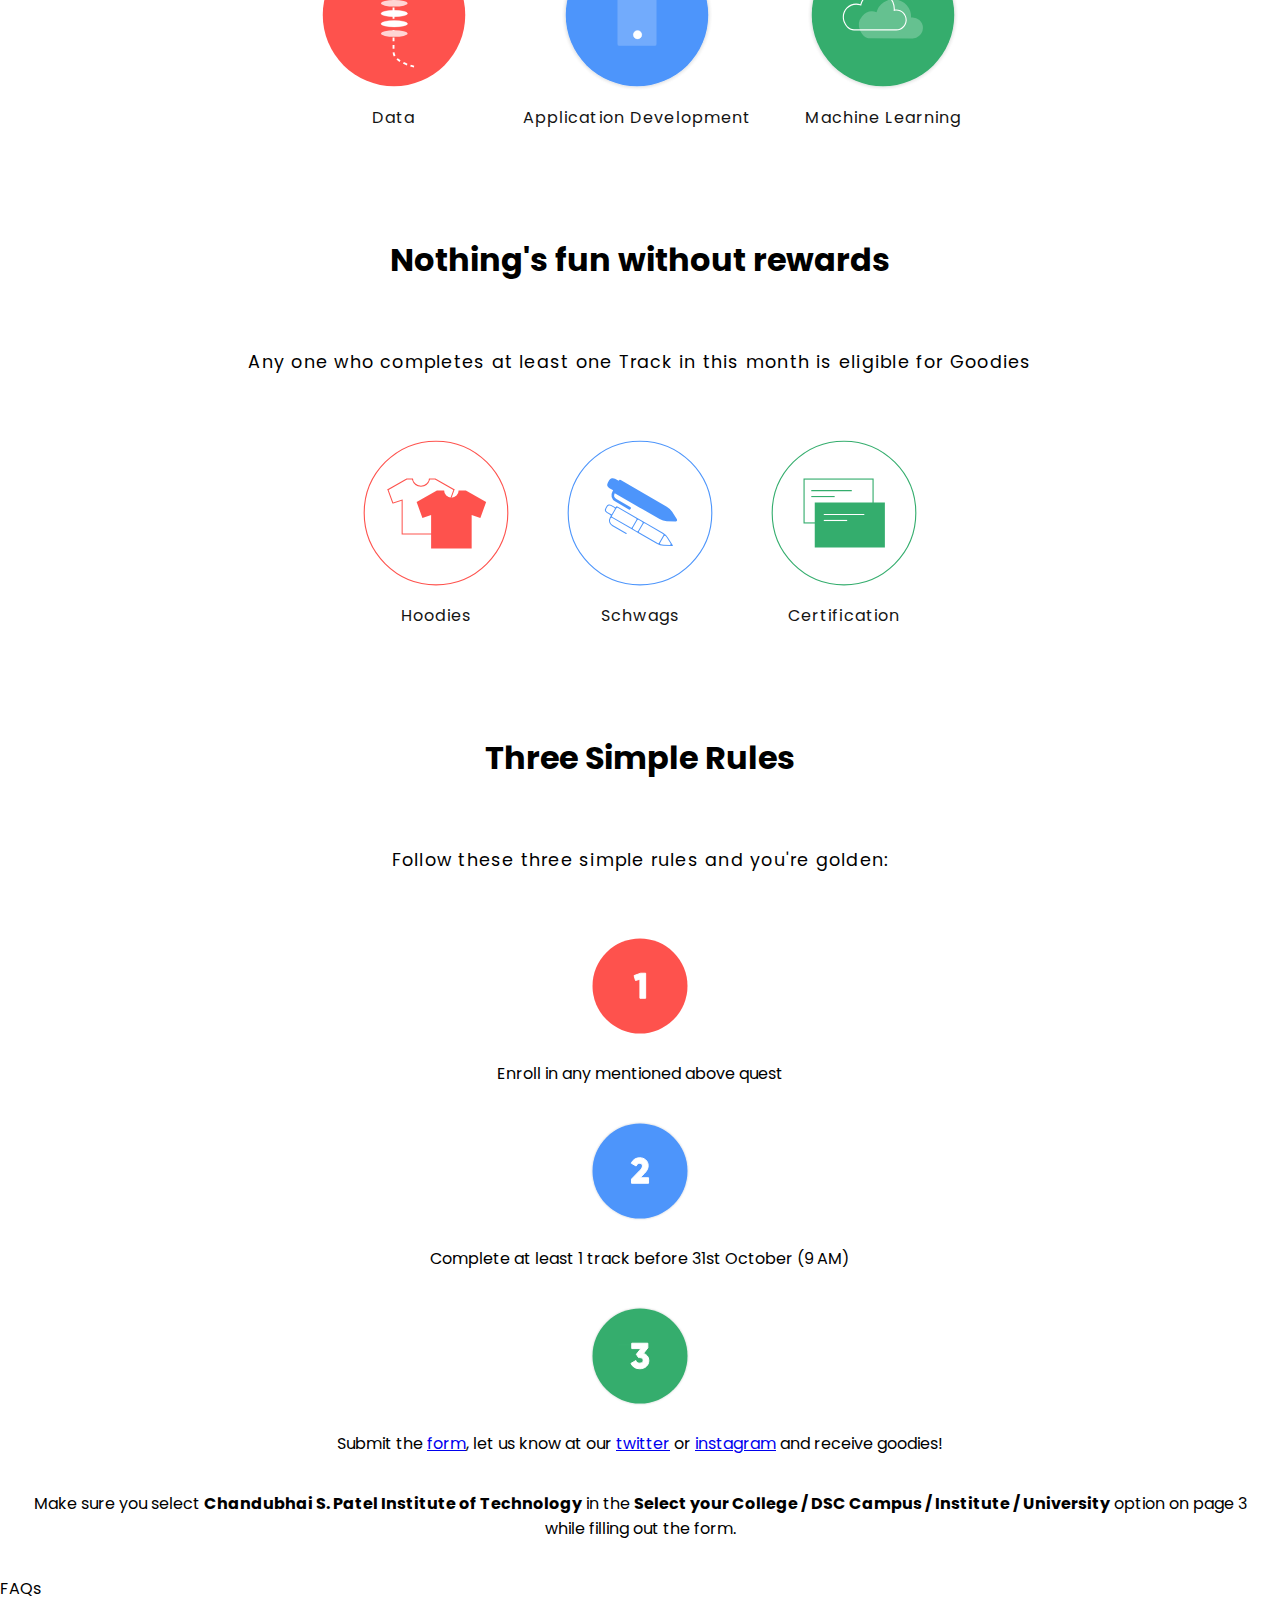
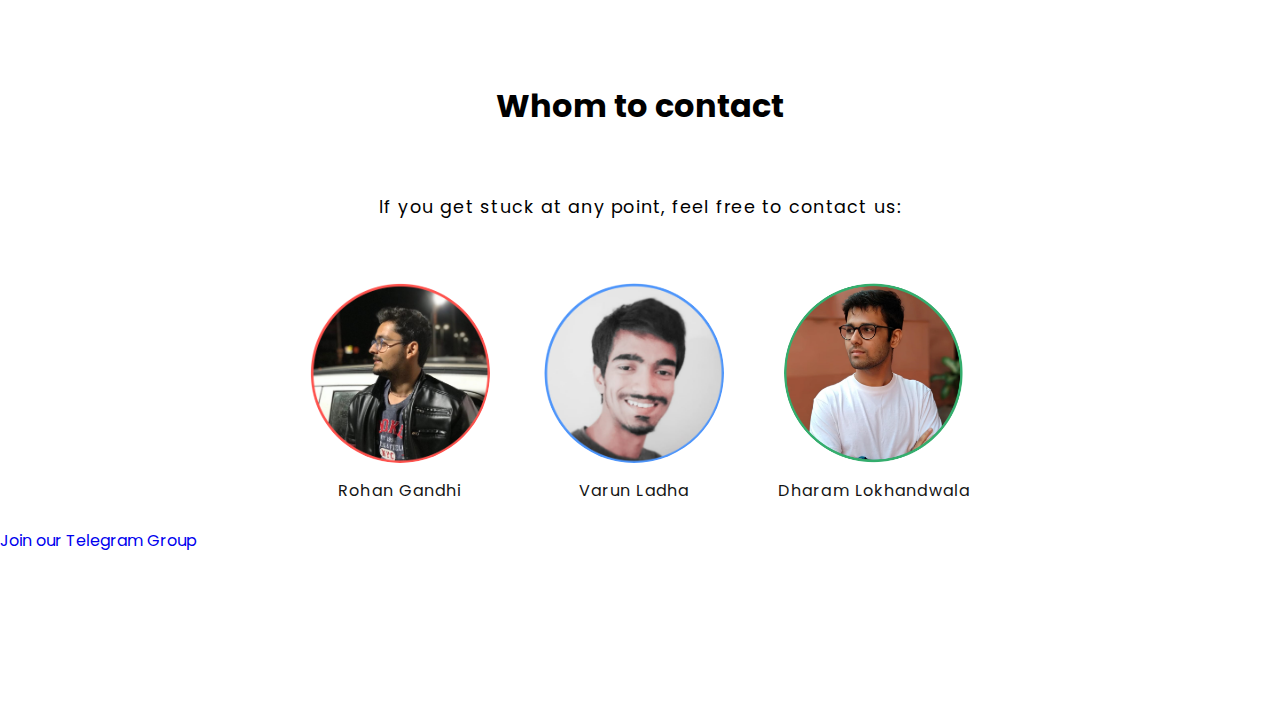
==== commit f7bc6c79: "links updated" ====
--- a/index.html
+++ b/index.html
@@ -69,15 +69,15 @@
                     <i>Remember to use the same account you used to enroll</i>
                 </h3>
 
-                <p>1. Baseline: Deploy & Develop <a href="https://www.qwiklabs.com/quests/37">Click to start</a> </p>
-                
-                <p>2. Website and Web Applications <a href="https://www.qwiklabs.com/quests/39">Click to start</a> </p>
-                
-                <p>3. Deploying Applications <a href="https://www.qwiklabs.com/quests/26">Click to start</a> </p>
-                
-                <p>4. Cloud Development <a href="https://www.qwiklabs.com/quests/67">Click to start</a> </p>
-                
-                <p>5. Exploring API’s <a href="https://www.qwiklabs.com/quests/54">Click to start</a> </p>
+                <p>1. Baseline: Deploy & Develop <a href="https://www.qwiklabs.com/quests/37?qlcampaign=6p-EDU-DSC-GCC-95">Click to start</a> </p>
+                
+                <p>2. Website and Web Applications <a href="https://www.qwiklabs.com/quests/39?qlcampaign=6p-EDU-DSC-GCC-95">Click to start</a> </p>
+                
+                <p>3. Deploying Applications <a href="https://www.qwiklabs.com/quests/26?qlcampaign=6p-EDU-DSC-GCC-95">Click to start</a> </p>
+                
+                <p>4. Cloud Development <a href="https://www.qwiklabs.com/quests/67?qlcampaign=6p-EDU-DSC-GCC-95">Click to start</a> </p>
+                
+                <p>5. Exploring API’s <a href="https://www.qwiklabs.com/quests/54?qlcampaign=6p-EDU-DSC-GCC-95">Click to start</a> </p>
                 
                 <h3>
                     <i>Only after all 5 quests are complete is the track considered completed.</i>
@@ -99,15 +99,15 @@
                     <i>Remember to use the same account you used to enroll</i>
                 </h3>
 
-                <p>1. Baseline: Data, ML, AI <a href="https://google.qwiklabs.com/quests/34">Click to start</a> </p>
-                
-                <p>2. Intro to ML: Image processing<a href="https://www.qwiklabs.com/quests/82">Click to start</a> </p>
-                
-                <p>3. BigQuery for Machine Learning<a href="https://www.qwiklabs.com/quests/71">Click to start</a> </p>
-                
-                <p>4. Intermediate ML: Tensorflow on GCP<a href="https://www.qwiklabs.com/quests/83">Click to start</a> </p>
-                
-                <p>5. Machine Learning API’s<a href="https://www.qwiklabs.com/quests/32">Click to start</a> </p>
+                <p>1. Baseline: Data, ML, AI <a href="https://google.qwiklabs.com/quests/34?qlcampaign=6p-EDU-DSC-GCC-95">Click to start</a> </p>
+                
+                <p>2. Intro to ML: Image processing<a href="https://www.qwiklabs.com/quests/82?qlcampaign=6p-EDU-DSC-GCC-95">Click to start</a> </p>
+                
+                <p>3. BigQuery for Machine Learning<a href="https://www.qwiklabs.com/quests/71?qlcampaign=6p-EDU-DSC-GCC-95">Click to start</a> </p>
+                
+                <p>4. Intermediate ML: Tensorflow on GCP<a href="https://www.qwiklabs.com/quests/83?qlcampaign=6p-EDU-DSC-GCC-95">Click to start</a> </p>
+                
+                <p>5. Machine Learning API’s<a href="https://www.qwiklabs.com/quests/32?qlcampaign=6p-EDU-DSC-GCC-95">Click to start</a> </p>
                 
                 <h3>
                     <i>Only after all 5 quests are complete is the track considered completed.</i>
@@ -129,15 +129,15 @@
                     <i>Remember to use the same account you used to enroll</i>
                 </h3>
 
-                <p>1. Baseline: Data, ML, AI <a href="https://google.qwiklabs.com/quests/34">Click to start</a> </p>
-                
-                <p>2. BigQuery for Data Analysis<a href="https://www.qwiklabs.com/quests/55">Click to start</a> </p>
-                
-                <p>3. Scientific Data Processing<a href="https://google.qwiklabs.com/quests/28">Click to start</a> </p>
-                
-                <p>4. Data engineering <a href="https://www.qwiklabs.com/quests/25">Click to start</a> </p>
-                
-                <p>5. Data Science on Google Cloud Platform <a href="https://www.qwiklabs.com/quests/43">Click to start</a> </p>
+                <p>1. Baseline: Data, ML, AI <a href="https://google.qwiklabs.com/quests/34?qlcampaign=6p-EDU-DSC-GCC-95">Click to start</a> </p>
+                
+                <p>2. BigQuery for Data Analysis<a href="https://www.qwiklabs.com/quests/55?qlcampaign=6p-EDU-DSC-GCC-95">Click to start</a> </p>
+                
+                <p>3. Scientific Data Processing<a href="https://google.qwiklabs.com/quests/28?qlcampaign=6p-EDU-DSC-GCC-95">Click to start</a> </p>
+                
+                <p>4. Data engineering <a href="https://www.qwiklabs.com/quests/25?qlcampaign=6p-EDU-DSC-GCC-95">Click to start</a> </p>
+                
+                <p>5. Data Science on Google Cloud Platform <a href="https://www.qwiklabs.com/quests/43?qlcampaign=6p-EDU-DSC-GCC-95">Click to start</a> </p>
                 
                 <h3>
                     <i>Only after all 5 quests are complete is the track considered completed.</i>
@@ -277,6 +277,8 @@
                 </div>
 
             </div>
+            <!-- FAQS section -->
+        <div class="regular-button" onclick="window.open('faqs.html')">FAQs</div>
             
         </div>
 
@@ -311,7 +313,7 @@
 
             
             <!-- Join Group Button -->
-            <a href="https://t.me/joinchat/OGEx1Rc_f4mPz-g7jTmIqw" class="group-link"><div class="join-group-button">Join our Telegram Group</div></a>
+            <a href="https://t.me/joinchat/OGEx1Rc_f4mPz-g7jTmIqw" class="group-link"><div class="regular-button">Join our Telegram Group</div></a>
             
         </div>
 
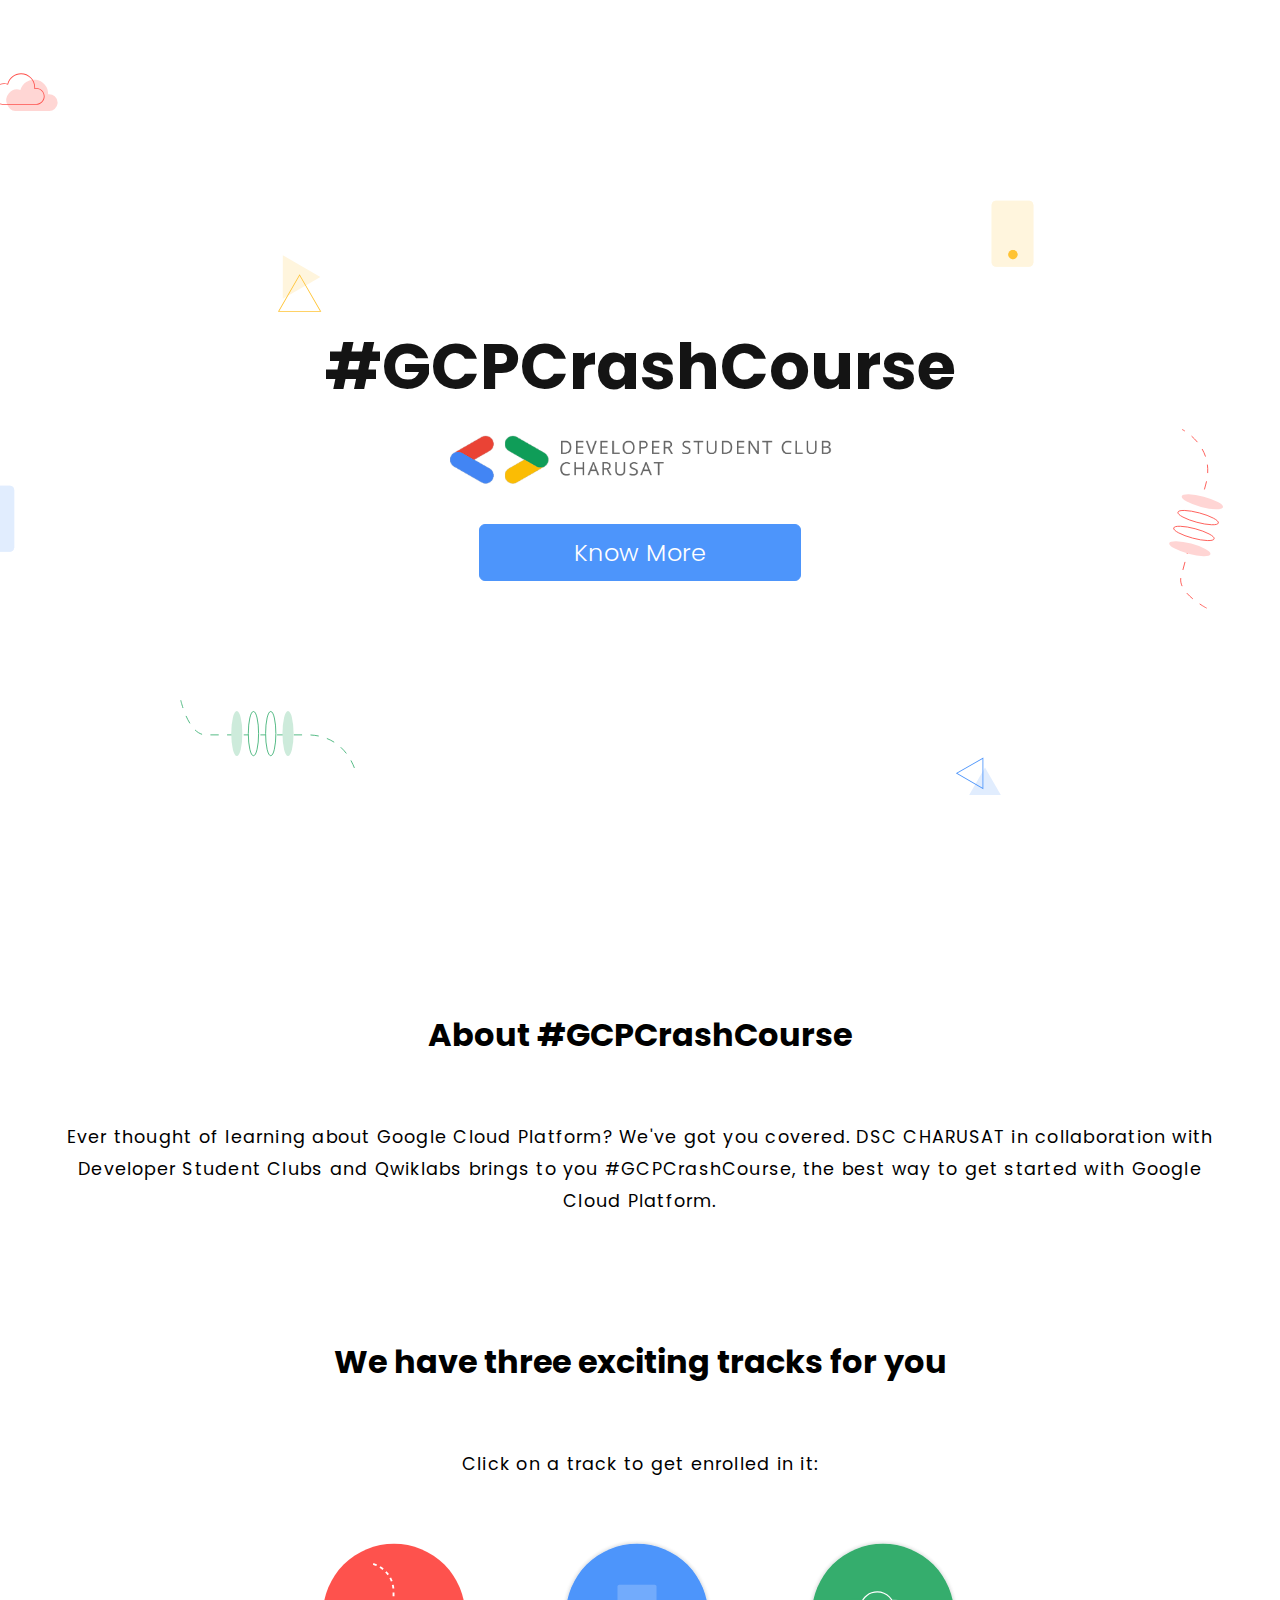
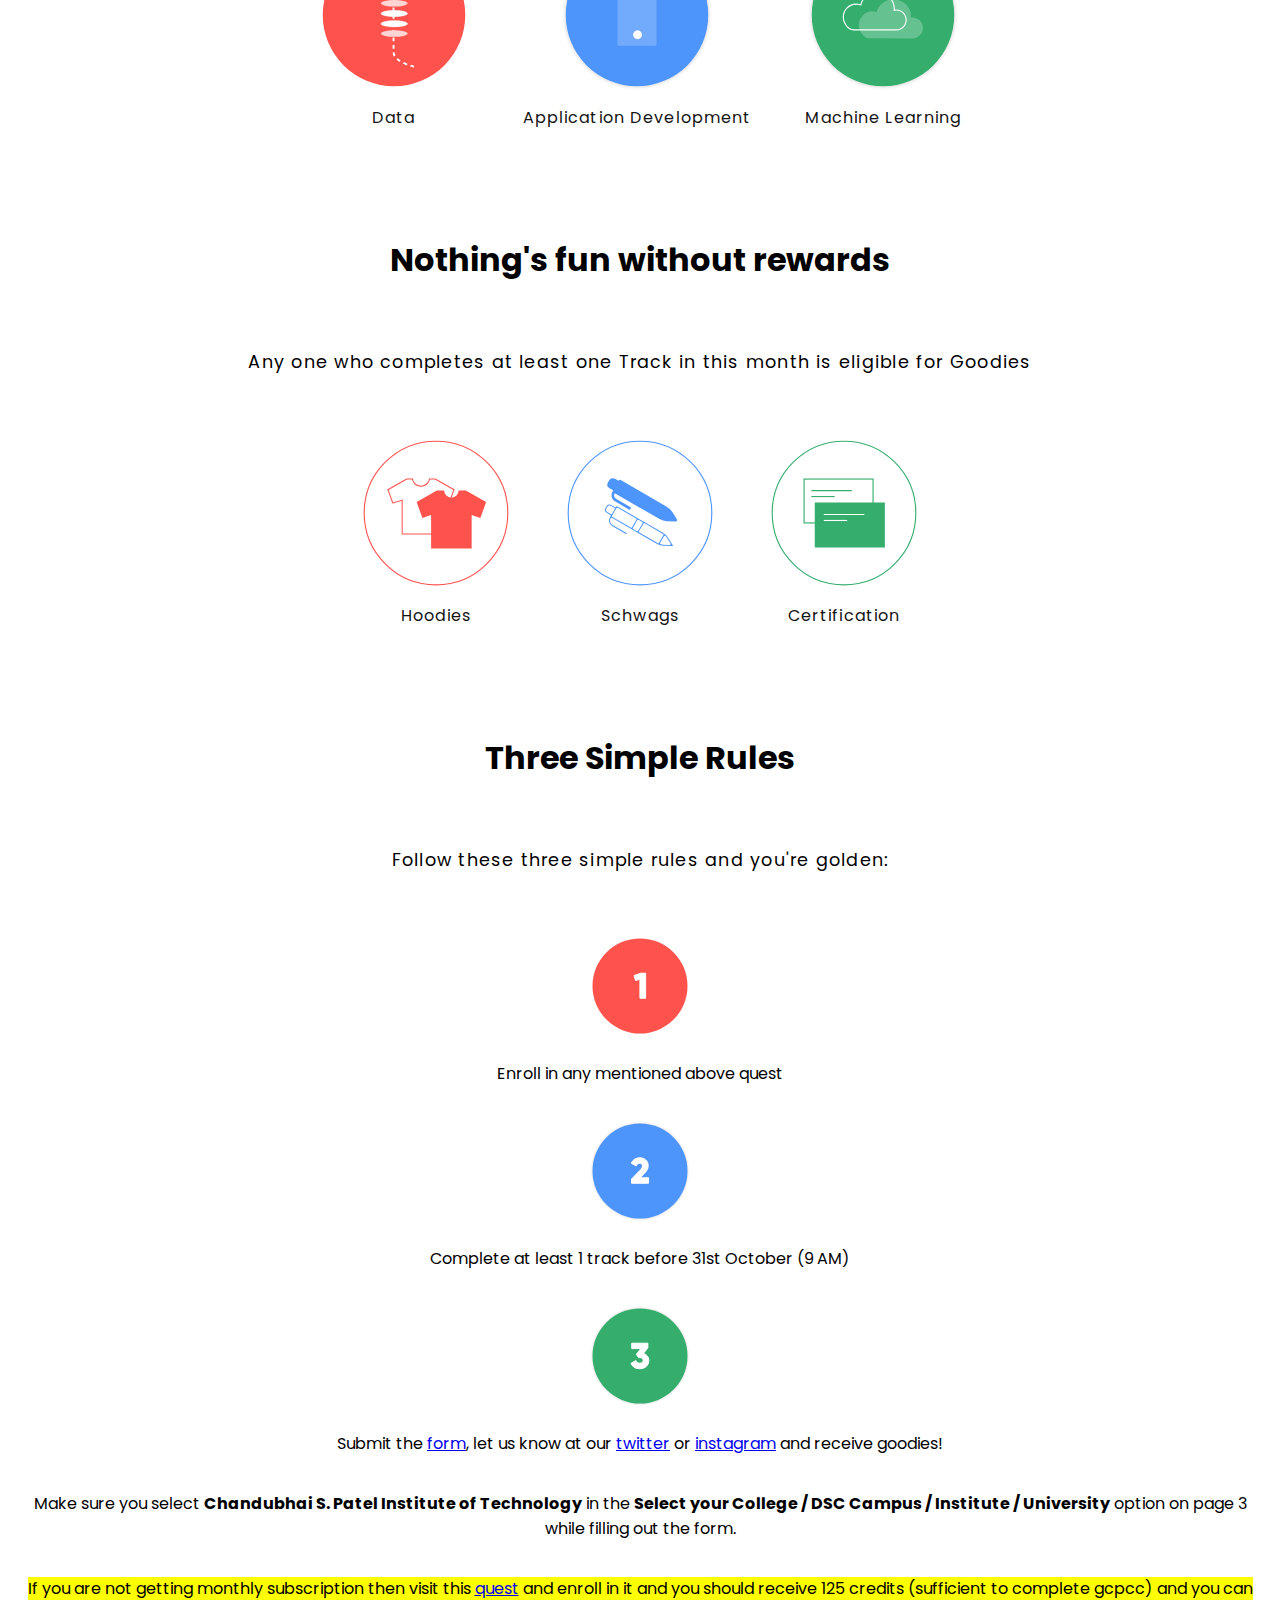
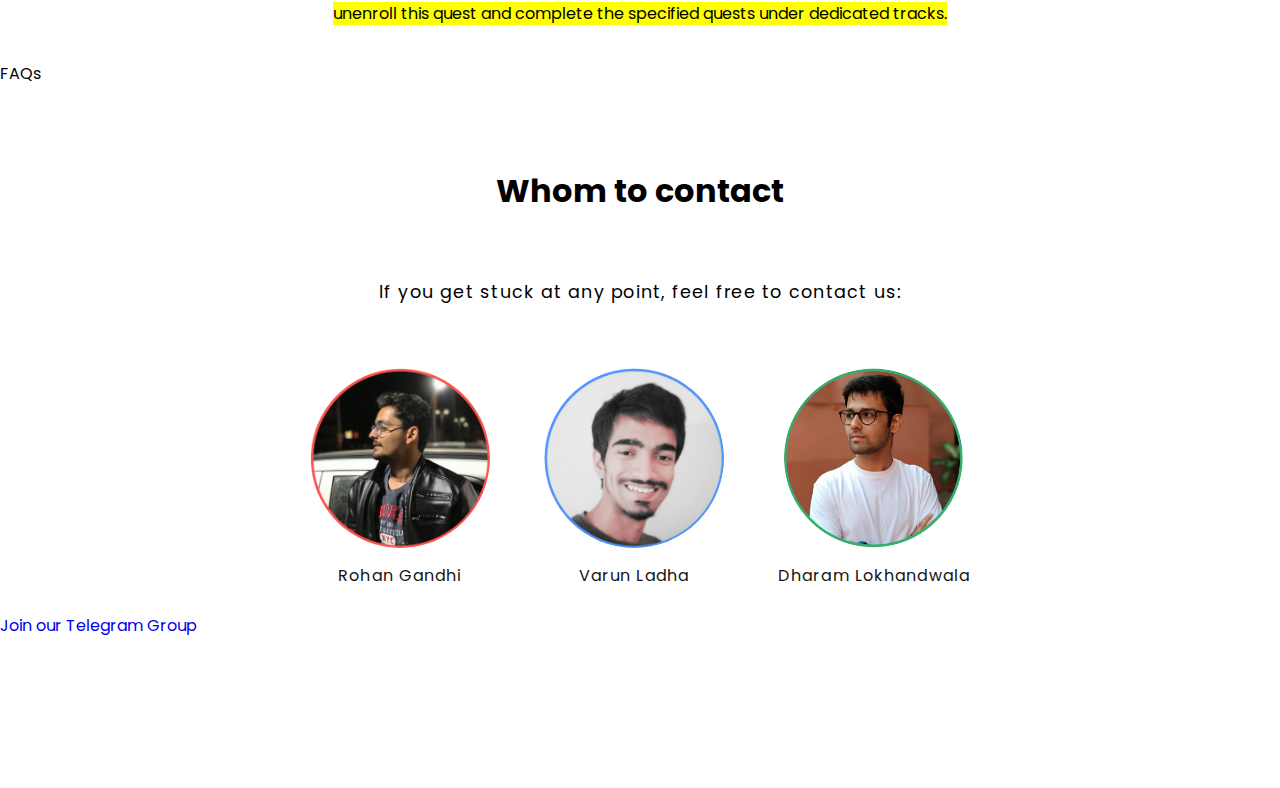
==== commit ea85116c: "credits link" ====
--- a/index.html
+++ b/index.html
@@ -140,8 +140,7 @@
                 <p>5. Data Science on Google Cloud Platform <a href="https://www.qwiklabs.com/quests/43?qlcampaign=6p-EDU-DSC-GCC-95">Click to start</a> </p>
                 
                 <h3>
-                    <i>Only after all 5 quests are complete is the track considered completed.</i>
-                
+                    <i>Only after all 5 quests are complete is the track considered completed.</i>    
                 </h3>
             
             </div>
@@ -276,8 +275,12 @@
                     <div class="icon-text-two">Make sure you select <strong>Chandubhai S. Patel Institute of Technology</strong> in the <strong>Select your College / DSC Campus / Institute / University</strong> option on page 3 while filling out the form.</div>
                 </div>
 
-            </div>
-            <!-- FAQS section -->
+                <div class="icon-holder-three">
+                    <div class="icon-text-two"><mark>If you are not getting monthly subscription then visit this <a href="https://google.qwiklabs.com/quests/86?qlcampaign=6p-EDU-DSC-GCC-95">quest</a> and enroll in it and you should receive 125 credits (sufficient to complete gcpcc) and you can unenroll this quest and complete the specified quests under dedicated tracks.</mark></div>
+                </div>
+
+            </div>
+        <!-- FAQS section -->
         <div class="regular-button" onclick="window.open('faqs.html')">FAQs</div>
             
         </div>
